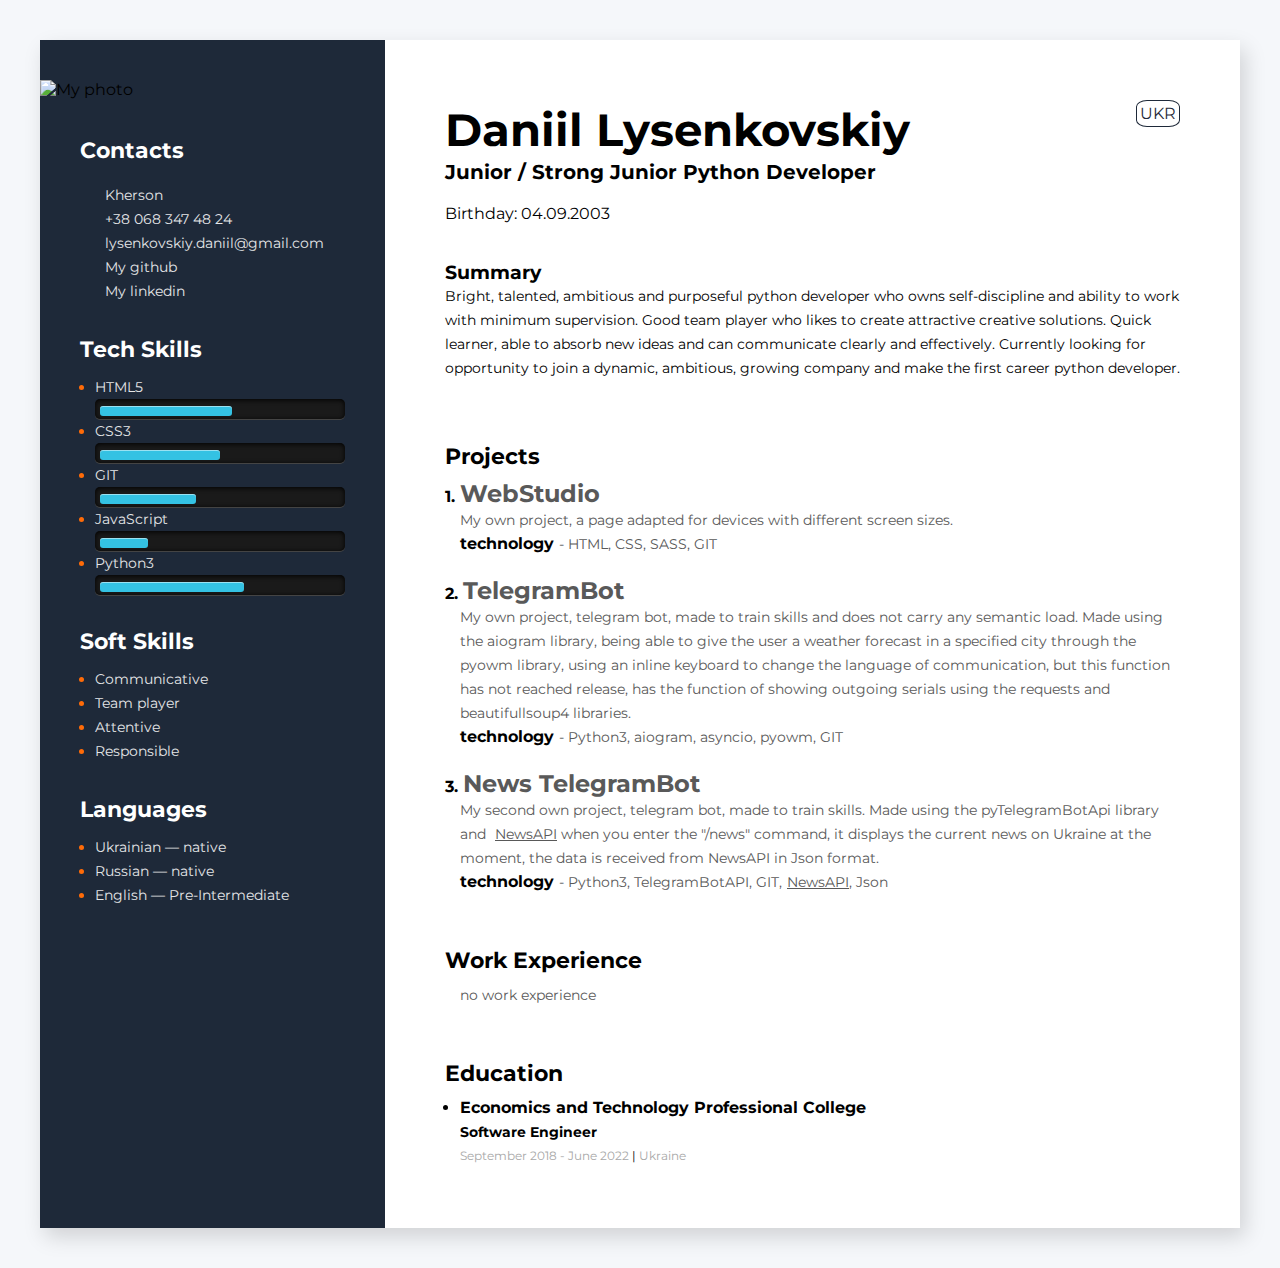
==== index.html @ fb4a444a "small edit info and photo" ====
<!DOCTYPE html>
<html lang="en">
  <head>
    <meta charset="UTF-8" />
    <meta name="viewport" content="width=device-width, initial-scale=1.0" />
    <title>Daniil Lysenkovskiy resume</title>
    <link rel="stylesheet" href="./css/style.css" />
    <link
      href="https://fonts.googleapis.com/css2?family=Montserrat:wght@400;700&display=swap"
      rel="stylesheet"
    />
  </head>
  <body>
    <!-- main container -->
    <div class="wrapper">
      <aside class="sidebar">
        <img class="my-photo" src="./img/me2.jpg" alt="My photo"/>

        <!-- contacts container -->
        <div class="contacts">
          <h3 class="contacts-title">Contacts</h3>
          <div>
            <p class="contacts-link">
              <svg weight="10" height="16" class="icon">
                <use href="./img/icons.svg#icon-place"></use>
              </svg>
              Kherson
            </p>
          </div>
          <div>
            <a class="contacts-link link" href="tel:380683474824"
              ><svg weight="10" height="16" class="icon">
                <use href="./img/icons.svg#icon-tell"></use>
              </svg>
              +38 068 347 48 24
            </a>
          </div>
          <div>
            <a class="contacts-link link" href="mailto:lysenkovskiy.daniil@gmail.com">
              <svg weight="10" height="16" class="icon">
                <use href="./img/icons.svg#icon-email"></use>
              </svg>
              lysenkovskiy.daniil@gmail.com
            </a>
          </div>
          <div>
            <a class="contacts-link link" href="https://github.com/Apparcane">
              <svg weight="10" height="16" class="icon">
                <use href="./img/icons.svg#icon-github"></use>
              </svg>
              My github
            </a>
          </div>
          <div>
            <a class="contacts-link link"
              href="https://www.linkedin.com/in/даниил-лысенковский-889184223/"
            >
              <svg weight="10" height="16" class="icon">
                <use href="./img/icons.svg#icon-linkedin"></use>
              </svg>
              My linkedin
            </a>
          </div>
        </div>

        <!-- skills container -->
        <div class="skills-container">
          <h3 class="skills-title">Tech Skills</h3>
          <ul>
            <li class="skills-item">
              <p class="skills-text">HTML5</p>
              <div class="progress-bar blue">
                <span class="bar" style="width: 55%"></span>
              </div>
            </li>
            <li class="skills-item">
              <p class="skills-text">CSS3</p>
              <div class="progress-bar blue">
                <span class="bar" style="width: 50%"></span>
              </div>
            </li>
            <li class="skills-item">
              <p class="skills-text">GIT</p>
              <div class="progress-bar blue">
                <span class="bar" style="width: 40%"></span>
              </div>
            </li>
            <li class="skills-item">
              <p class="skills-text">JavaScript</p>
              <div class="progress-bar blue">
                <span class="bar" style="width: 20%"></span>
              </div>
            </li>
            <li class="skills-item">
              <p class="skills-text">Python3</p>
              <div class="progress-bar blue">
                <span class="bar" style="width: 60%"></span>
              </div>
            </li>
          </ul>
        </div>

        <!-- Soft skills container -->
        <div class="skills-container">
          <h3 class="skills-title">Soft Skills</h3>
          <ul>
            <li class="skills-item">
              <p class="skills-text">Communicative</p>
            </li>
            <li class="skills-item">
              <p class="skills-text">Team player</p>
            </li>
            <li class="skills-item">
              <p class="skills-text">Attentive</p>
            </li>
            <li class="skills-item">
              <p class="skills-text">Responsible</p>
            </li>
          </ul>
        </div>
        <!-- Languages container-->
        <div class="skills-container">
          <h3 class="skills-title">Languages</h3>
          <ul>
            <li class="skills-item">
              <p class="skills-text">Ukrainian — native</p>
            </li>
            <li class="skills-item">
              <p class="skills-text">Russian — native</p>
            </li>
            <li class="skills-item">
              <p class="skills-text">English — Pre-Intermediate</p>
            </li>
          </ul>
        </div>
      </aside>

      <!-- about me container -->
      <div class="about-me-container">
        <!-- about me main info -->
        <div class="info-container">
          <a class="language" href="./ukr.html">UKR</a>
          <h1 class="name">Daniil Lysenkovskiy</h1>
          <h2 class="profesion">Junior / Strong Junior Python Developer</h2>
          <p style="font-size: 16px;">Birthday: 04.09.2003</p>
          <br><br>
          <h3>Summary</h3>
          <p class="description">Bright, talented, ambitious and purposeful python developer who owns self-discipline and ability 
            to work with minimum supervision. Good team player who likes to create attractive creative
            solutions. Quick learner, able to absorb new ideas and can communicate
            clearly and effectively. Currently looking for opportunity to join a dynamic, ambitious,
            growing company and make the first career python developer.</p>
          <!-- <p class="description">
            I'm looking for a Junior / Strong Junior Python Developer job. In a short time I can learn the basic level of any frameworks.
            I am considering working in an office with the possibility of remote work.
          </p> -->
        </div>

        <!-- projekt container -->
        <div class="projects-container">
          <h3 class="projects-title">Projects</h3>
          <ol class="progect-list">
            <!-- First project -->
            <li class="projects-item">
              <div class="project-name">
                <span>1.</span>
                <a
                  class="projects-link"
                  href="apparcane.github.io/html-css/"
                  ><h2>WebStudio</h2></a
                >
              </div>
              <div class="projects-text">
                <p class="text">
                  My own project, a page adapted for devices with different screen sizes.
                </p>
                <p>
                  technology
                  <span class="text">- HTML, CSS, SASS, GIT</span>
                </p>
              </div>
            </li>
            <!-- Second project -->
            <li class="projects-item">
              <div class="project-name">
                <span>2.</span>
                <a class="projects-link" href="https://github.com/Apparcane/async_appvenderbot"
                  ><h2>TelegramBot</h2></a>
              </div>
              <div class="projects-text">
                <p class="text">
                  My own project, telegram bot,
                  made to train skills and does not carry any semantic load.
                  Made using the aiogram library,
                  being able to give the user a weather forecast in a specified city through the pyowm library,
                  using an inline keyboard to change the language of communication, but this function has not reached release,
                  has the function of showing outgoing serials using the requests and beautifullsoup4 libraries.
                </p>
                <p>
                  technology
                  <span class="text">- Python3, aiogram, asyncio, pyowm, GIT</span>
                </p>
              </div>
            </li>
            <!-- Third project -->
            <li class="projects-item">
              <div class="project-name">
                <span>3.</span>
                <a class="projects-link" href="https://github.com/Apparcane/NewsBot"
                  ><h2>News TelegramBot</h2></a>
              </div>
              <div class="projects-text">
                <p class="text">
                  My second own project, telegram bot,
                  made to train skills.
                  Made using the pyTelegramBotApi library and <a href="https://newsapi.org" class="projects-link" style="text-decoration:underline;">NewsAPI</a>
                  when you enter the "/news" command, 
                  it displays the current news on Ukraine at the moment, 
                  the data is received from NewsAPI in Json format.
                </p>
                <p>
                  technology
                  <span class="text">- Python3, TelegramBotAPI, GIT,<a href="https://newsapi.org" class="projects-link" style="text-decoration:underline;">NewsAPI</a>, Json</span>
                </p>
              </div>
            </li>
          </ol>
        </div>

        <!-- work experience -->
        <div class="projects-container">
          <h3 class="projects-title">Work Experience</h3>
          <p class="projects-text text">no work experience </p>
          <!-- company
          <div>
            <h4 class="company">Account Manager</h4>
            <span class="time-work">
              January 2019 - up to now
              <span class="profesional-divaider">|</span> Ukraine
            </span>

            <ul class="profecional-duties">
              <li class="projects-text">
                Conducted negotiations with clients.
              </li>
              <li class="projects-text">
                Accompanying the order from reception to dispatch.
              </li>
              <li class="projects-text">Forming and sending orders.</li>
              <li class="projects-text">
                Kept accounting and movement of goods.
              </li>
            </ul>
          </div> -->
        </div>

        <!-- main education -->
        <div>
          <h3 class="projects-title">Education</h3>
          <ul>
            <li class="education-item">
              <p class="education-company">Economics and Technology Professional College</p>
              <p class="faculty">Software Engineer</p>
              <span class="time-work">September 2018 - June 2022
                <span class="profesional-divaider">|</span>
                Ukraine
                </span>
            </li>
          </ul>
        </div>
      </div>
    </div>
  </body>
</html>
---- css/style.css ----
* {
  padding: 0;
  margin: 0;
  box-sizing: border-box;
}

body {
  background: #f5f7fa;
  padding-left: 20px;
  padding-right: 20px;
  padding-top: 40px;
  padding-bottom: 40px;
  font-family: Montserrat;
}

.wrapper {
  background: #ffffff;
  display: flex;
  max-width: 1200px;
  margin: 0 auto;
  box-shadow: 5px 9px 20px rgba(0, 0, 0, 0.15);
}

.sidebar {
  background: #1e2939;
  width: 370px;
  padding-top: 40px;
  padding-bottom: 40px;
}

.my-photo {
  width: 370px;
}

.about-me-container {
  padding: 60px;
}

.language {
  float: right;
  text-decoration: none;
  color: #1e2939;
  padding: 3px;
  border: solid #1e2939 1px;
  border-radius: 25%;
  transition: color 200ms, background-color 200ms;
}

.language:hover {
  background-color: #1e2939;
  color: white;
}

.contacts {
  margin-top: 40px;
  margin-left: 40px;
  margin-right: 40px;
}
.contacts-title {
  font-size: 22px;
  font-weight: 700;
  line-height: 24px;
  color: #fff;
  margin-bottom: 20px;
}

.contacts-link {
  display: flex;
  align-items: center;
  font-size: 14px;
  font-weight: 400;
  line-height: 24px;
  color: #e5e6e8;
  text-decoration: none;
}

.contacts-link.link:hover {
  color: #b8b8b8;
}

.icon {
  width: 15px;
  margin-right: 10px;
  fill: #e5e6e8;
}

.skills-title {
  font-size: 22px;
  font-weight: 700;
  line-height: 24px;
  color: #fff;
  width: 185x;
  height: 17px;
  margin-bottom: 20px;
}

.skills-container {
  margin-top: 35px;
  margin-left: 40px;
  margin-right: 40px;
}

.skills-item {
  font-size: 14px;
  font-weight: 400;
  line-height: 24px;
  margin-left: 15px;
  color: #ff6b08;
}

.skills-text {
  color: #e5e6e8;
}

.progress-bar {
  background-color: #1a1a1a;
  height: 20px;
  padding: 5px;
  width: 250px;
  margin: 70px 0 20px 0;
  margin: 0px;
  -moz-border-radius: 5px;
  -webkit-border-radius: 5px;
  border-radius: 5px;
  -moz-box-shadow: 0 1px 5px #000 inset, 0 1px 0 #444;
  -webkit-box-shadow: 0 1px 5px #000 inset, 0 1px 0 #444;
  box-shadow: 0 1px 5px #000 inset, 0 1px 0 #444;           
}

.progress-bar .bar {
  display: inline-block;
  height: 100%;
	background-color: #777;
  margin-bottom: 5px;
  -moz-border-radius: 3px;
	-webkit-border-radius: 3px;
	border-radius: 3px;
  -moz-box-shadow: 0 1px 0 rgba(255, 255, 255, .5) inset;
	-webkit-box-shadow: 0 1px 0 rgba(255, 255, 255, .5) inset;
	box-shadow: 0 1px 0 rgba(255, 255, 255, .5) inset;
}

.blue .bar {
  background-color: #34c2e3;   
}

.orange .bar {
  background-color: #fecf23;
  background-image: -webkit-gradient(linear, left top, left bottom, from(#fecf23), to(#fd9215));
  background-image: -webkit-linear-gradient(top, #fecf23, #fd9215);
  background-image: -moz-linear-gradient(top, #fecf23, #fd9215);
  background-image: -ms-linear-gradient(top, #fecf23, #fd9215);
  background-image: -o-linear-gradient(top, #fecf23, #fd9215);
  background-image: linear-gradient(top, #fecf23, #fd9215);  
}

.profesion {
  font-size: 20px;
  font-weight: 700;
  line-height: 24px;
  margin-bottom: 20px;
}
.name {
  font-size: 45px;
  font-weight: 700;
  line-height: 60px;
}
.description {
  font-size: 14px;
  font-weight: 400;
  line-height: 24px;
}
.info-container {
  margin-bottom: 65px;
}
.projects-container {
  margin-bottom: 55px;
}
.projects-title {
  font-size: 22px;
  font-weight: 700;
  line-height: 24px;
  margin-bottom: 10px;
}
.progect-list {
  list-style: none;
}

.projects-item {
  font-weight: 700;
  /* margin-left: 15px; */
}

.project-name {
  display: flex;
  align-items: baseline;
}

.projects-link {
  color: #595959;
  margin-left: 5px;
  text-decoration: none;
  transition: color 200ms;
}

.projects-link:hover {
  color: black
}

.projects-text {
  margin-left: 15px;
}
.text {
  font-size: 14px;
  font-weight: 400;
  line-height: 24px;
  color: #595959;
}

.projects-item:not(:last-child) {
  margin-bottom: 20px;
}

.company {
  font-size: 16px;
  font-weight: 700;
  line-height: 24px;
  margin-bottom: 10px;
}

.time-work {
  font-size: 12px;
  font-weight: 400;
  line-height: 24px;
  color: #a8a8a8;
}

.education {
  color: #ff6b08;
  font-size: 16px;
  font-weight: 700;
  line-height: 24px;
}

.education-item {
  font-weight: 700;
  margin-left: 15px;
}

.education-company {
  font-size: 16px;
  font-weight: 700;
  line-height: 24px;
}

.faculty {
  font-size: 14px;
  font-weight: 700;
  line-height: 24px;
}

.profesional-divaider {
  color: #000;
}

.profecional-duties {
  margin-top: 14px;
  margin-bottom: 30px;
}
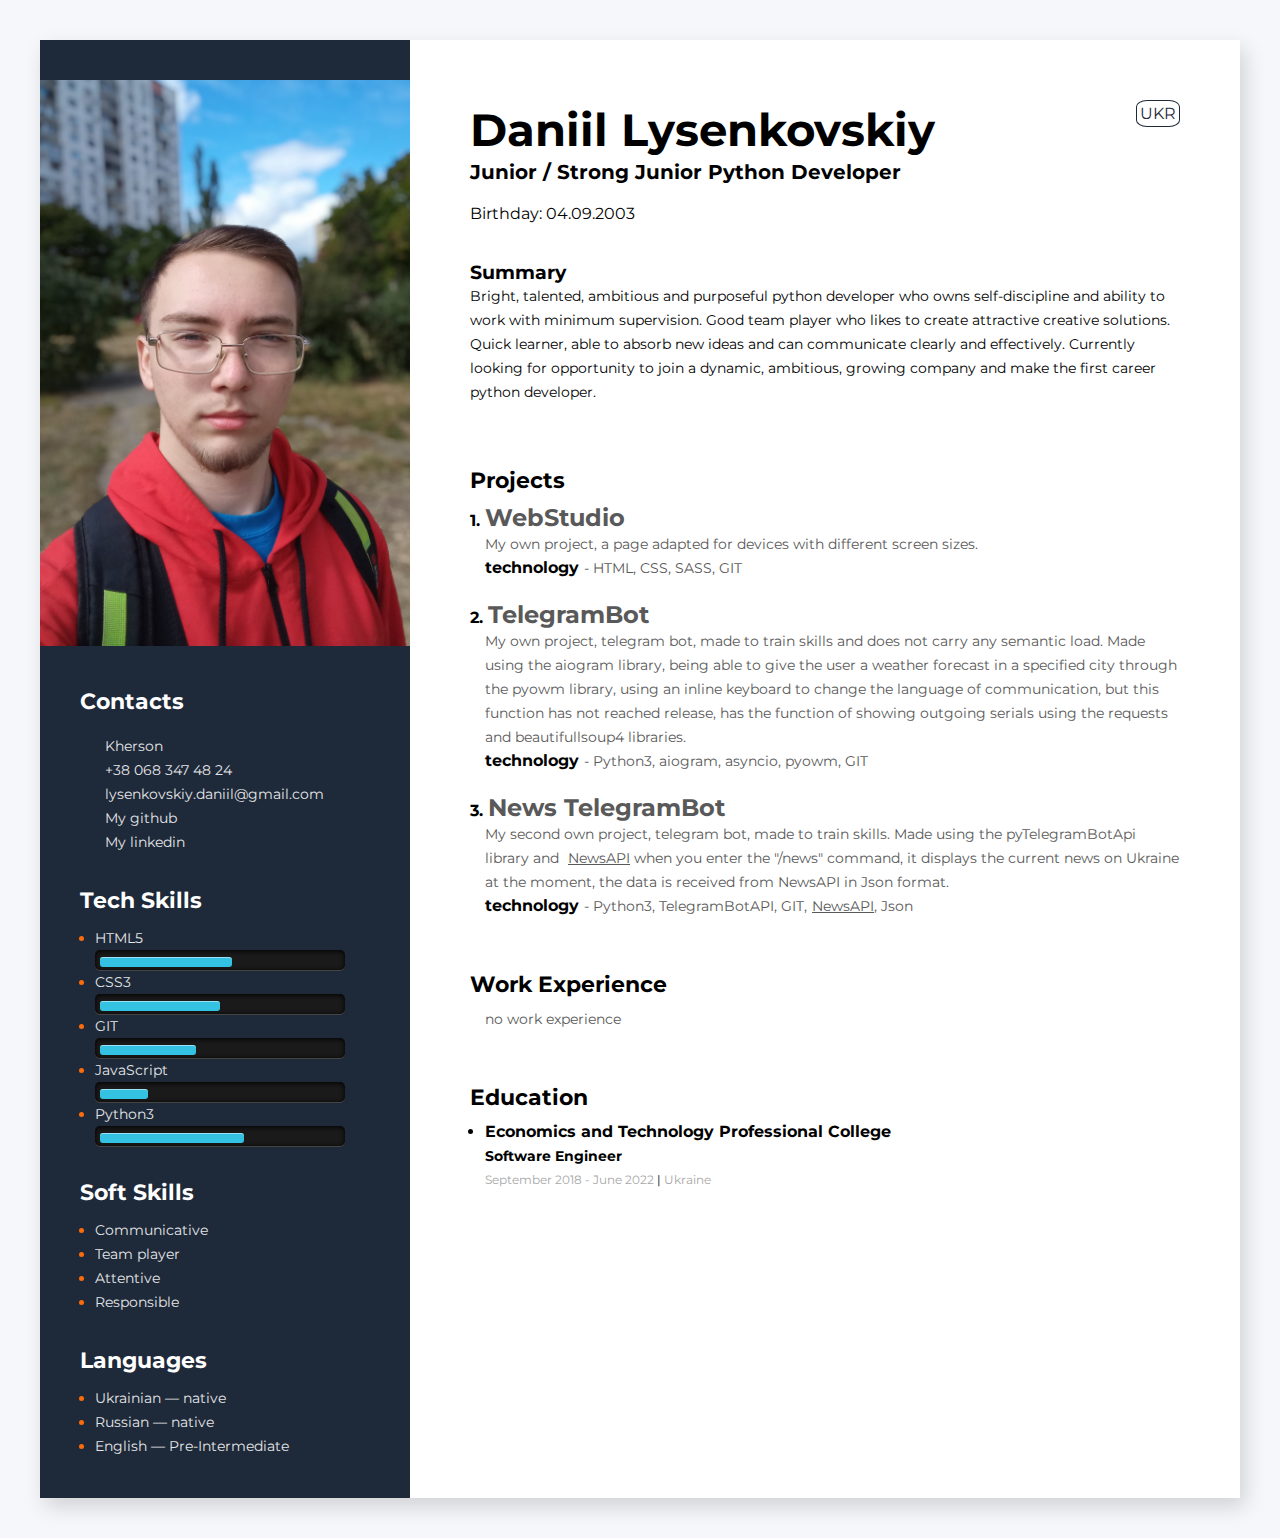
==== commit 8fc76d30: "change photo" ====
--- a/index.html
+++ b/index.html
@@ -14,7 +14,7 @@
     <!-- main container -->
     <div class="wrapper">
       <aside class="sidebar">
-        <img class="my-photo" src="./img/me2.jpg" alt="My photo"/>
+        <img class="my-photo" src="./img/me3.jpg" alt="My photo"/>
 
         <!-- contacts container -->
         <div class="contacts">
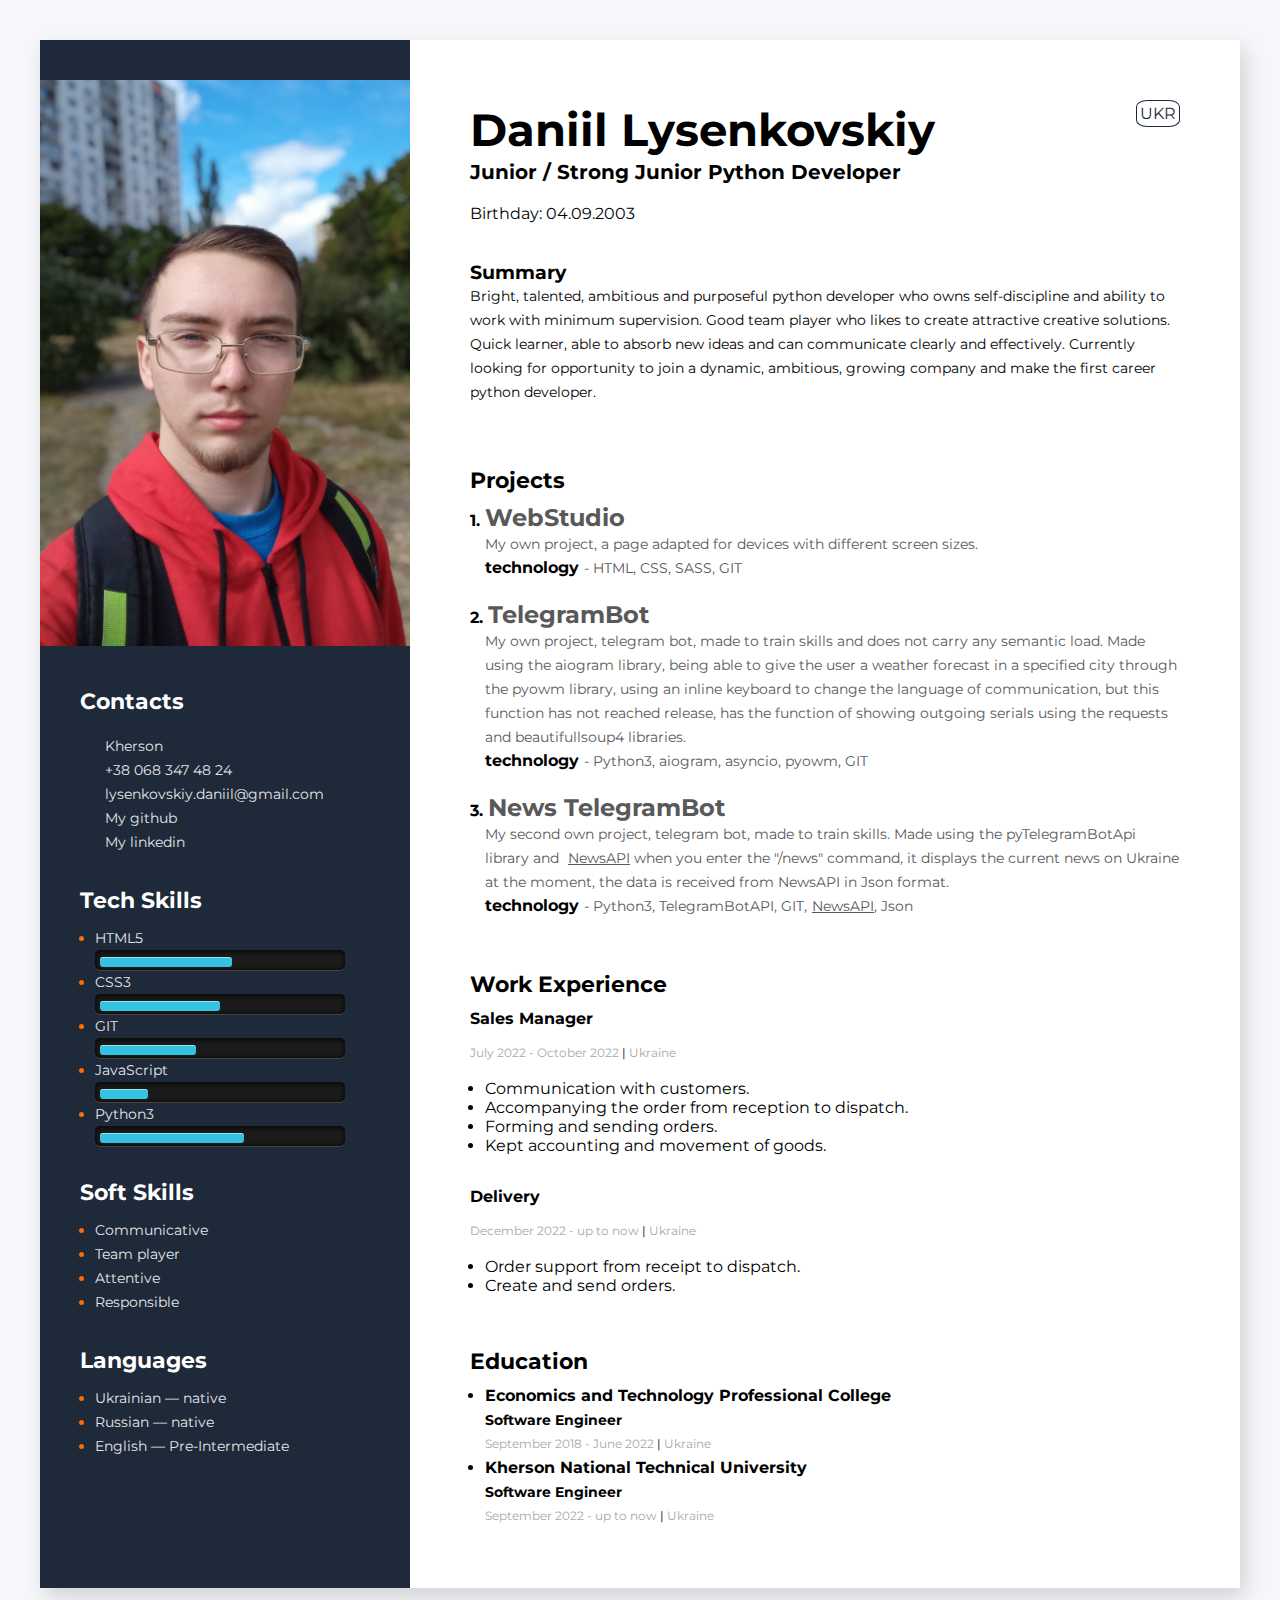
==== commit f2ac4e5c: "Work Expirience" ====
--- a/index.html
+++ b/index.html
@@ -230,18 +230,18 @@
         <!-- work experience -->
         <div class="projects-container">
           <h3 class="projects-title">Work Experience</h3>
-          <p class="projects-text text">no work experience </p>
-          <!-- company
-          <div>
-            <h4 class="company">Account Manager</h4>
+          <!-- <p class="projects-text text"></p> -->
+          <!-- company -->
+          <div>
+            <h4 class="company">Sales Manager</h4>
             <span class="time-work">
-              January 2019 - up to now
+              July 2022 - October 2022
               <span class="profesional-divaider">|</span> Ukraine
             </span>
 
             <ul class="profecional-duties">
               <li class="projects-text">
-                Conducted negotiations with clients.
+                Communication with customers.
               </li>
               <li class="projects-text">
                 Accompanying the order from reception to dispatch.
@@ -251,7 +251,21 @@
                 Kept accounting and movement of goods.
               </li>
             </ul>
-          </div> -->
+          </div>
+          <div>
+            <h4 class="company">Delivery</h4>
+            <span class="time-work">
+              December 2022 - up to now
+              <span class="profesional-divaider">|</span> Ukraine
+            </span>
+
+            <ul class="profecional-duties">
+              <li class="projects-text">
+                Order support from receipt to dispatch.
+              </li>
+              <li class="projects-text">Create and send orders.</li>
+            </ul>
+          </div>  
         </div>
 
         <!-- main education -->
@@ -266,6 +280,14 @@
                 Ukraine
                 </span>
             </li>
+            <li class="education-item">
+              <p class="education-company">Kherson National Technical University</p>
+              <p class="faculty">Software Engineer</p>
+              <span class="time-work">September 2022 - up to now
+                <span class="profesional-divaider">|</span>
+                Ukraine
+                </span>
+            </li>
           </ul>
         </div>
       </div>
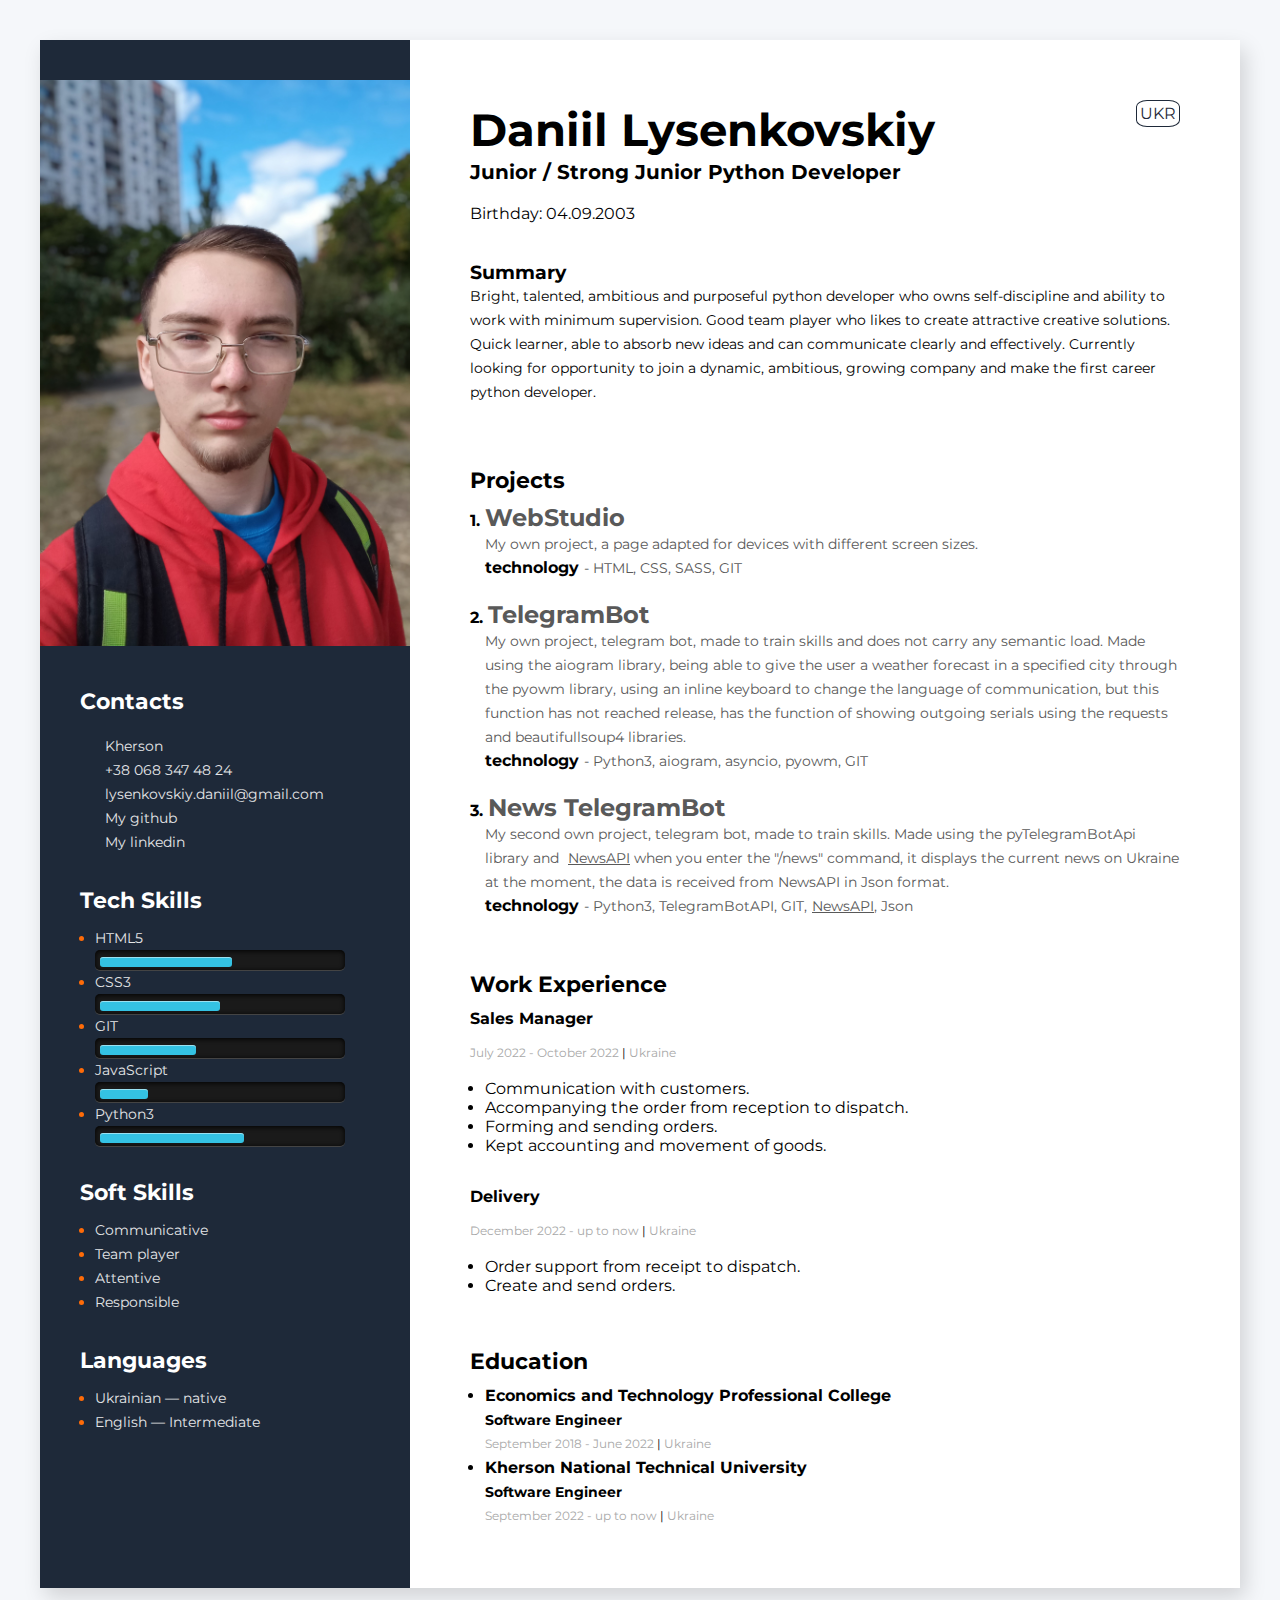
==== commit ffa5fe81: "Small info editing" ====
--- a/index.html
+++ b/index.html
@@ -126,10 +126,7 @@
               <p class="skills-text">Ukrainian — native</p>
             </li>
             <li class="skills-item">
-              <p class="skills-text">Russian — native</p>
-            </li>
-            <li class="skills-item">
-              <p class="skills-text">English — Pre-Intermediate</p>
+              <p class="skills-text">English — Intermediate</p>
             </li>
           </ul>
         </div>
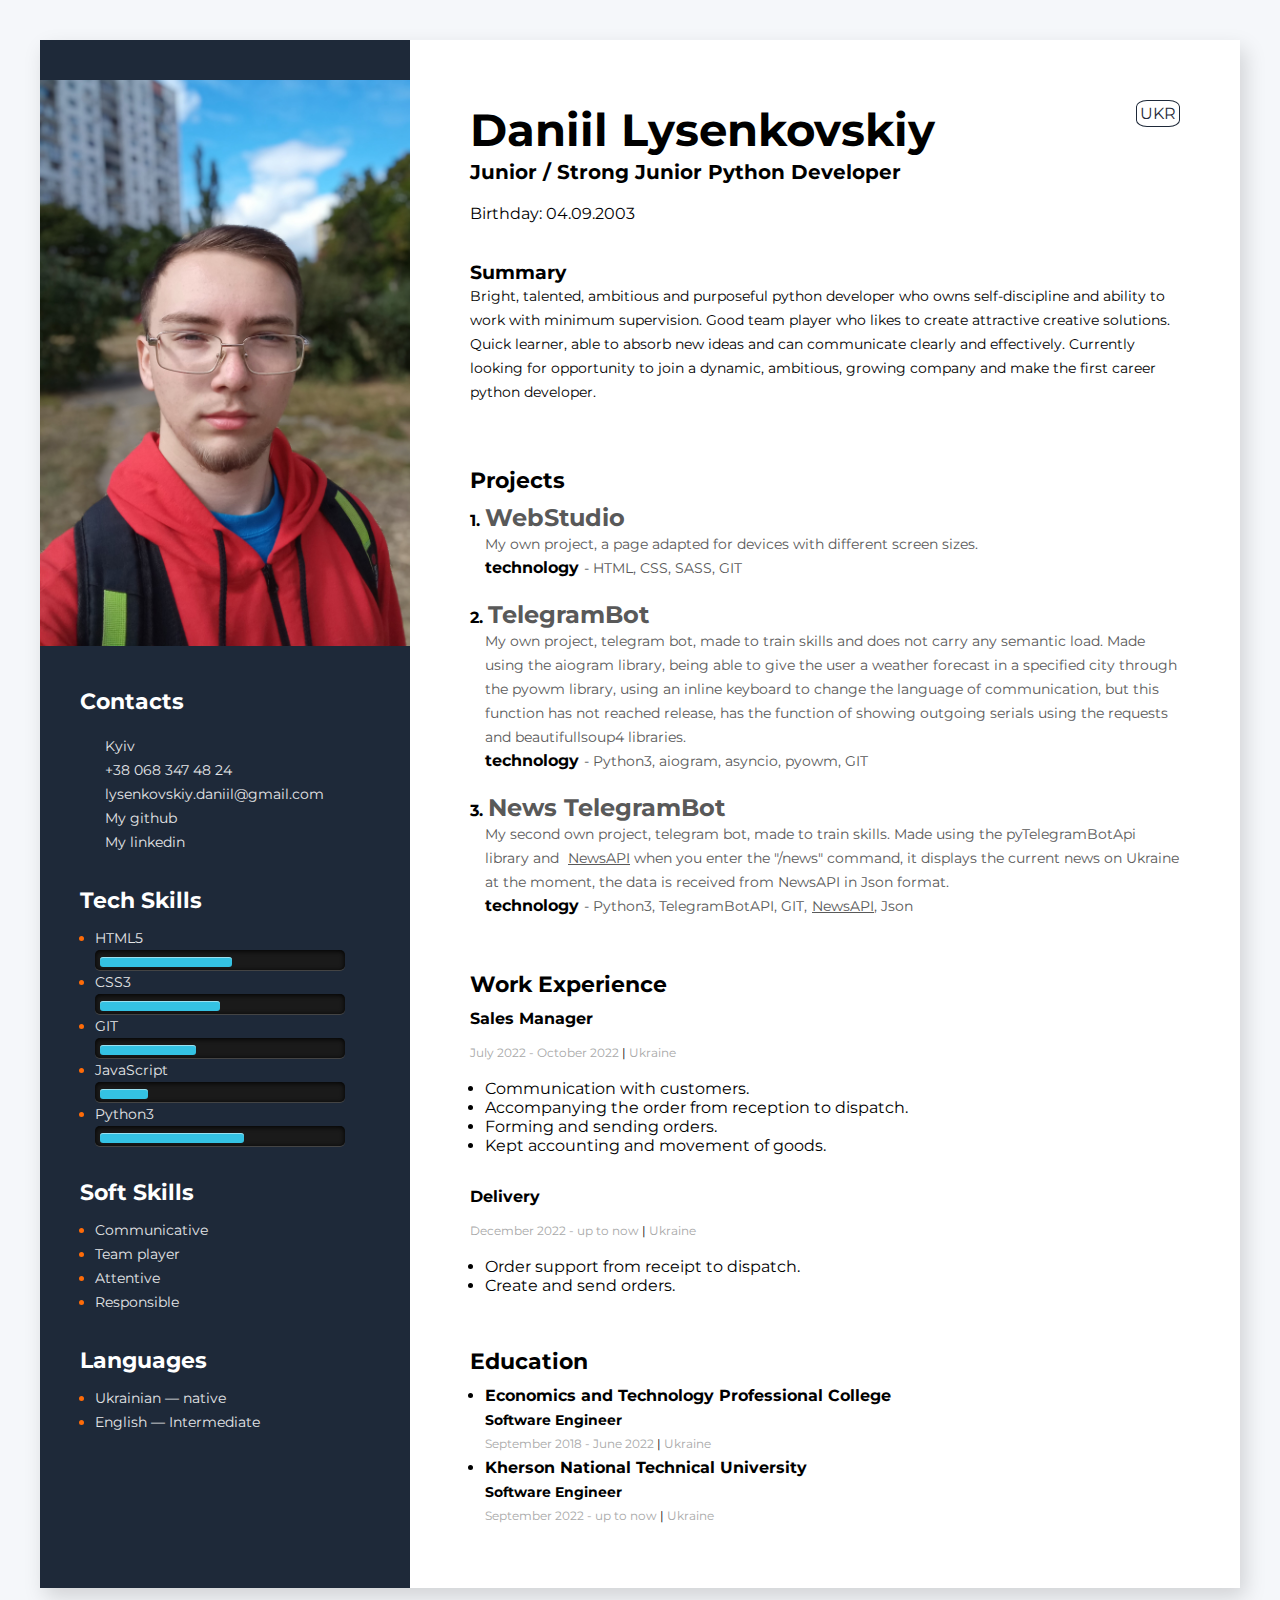
==== commit 247b357a: "City edit" ====
--- a/index.html
+++ b/index.html
@@ -24,7 +24,7 @@
               <svg weight="10" height="16" class="icon">
                 <use href="./img/icons.svg#icon-place"></use>
               </svg>
-              Kherson
+              Kyiv
             </p>
           </div>
           <div>
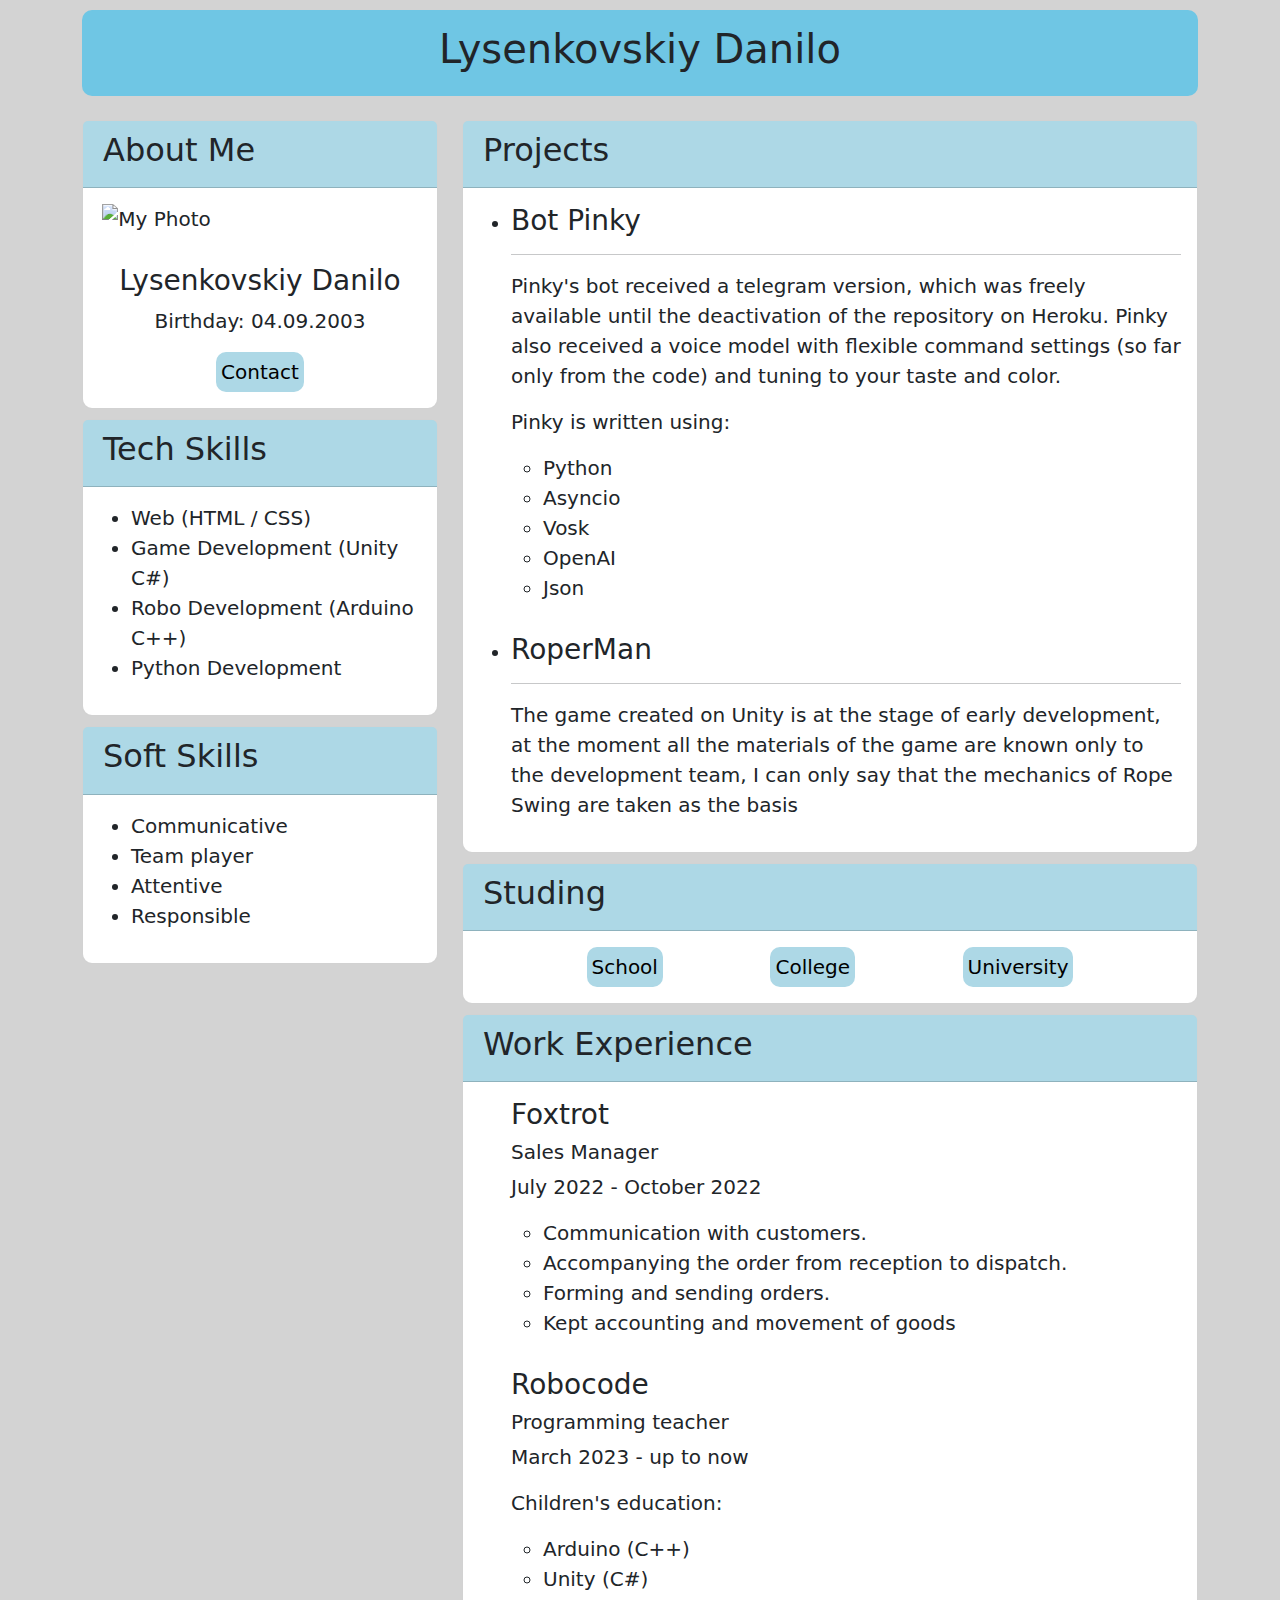
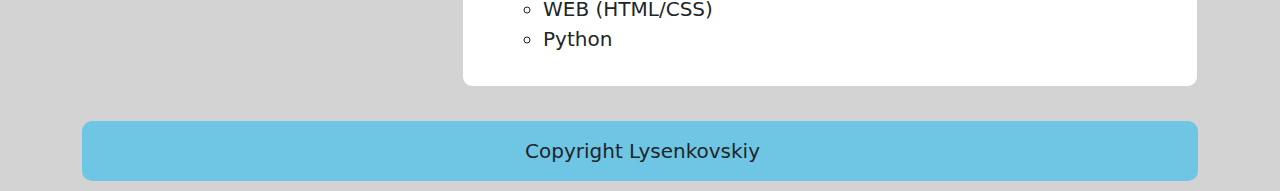
==== commit aa4eb104: "Full rework resume" ====
--- a/index.html
+++ b/index.html
@@ -1,293 +1,256 @@
 <!DOCTYPE html>
 <html lang="en">
-  <head>
-    <meta charset="UTF-8" />
-    <meta name="viewport" content="width=device-width, initial-scale=1.0" />
-    <title>Daniil Lysenkovskiy resume</title>
-    <link rel="stylesheet" href="./css/style.css" />
-    <link
-      href="https://fonts.googleapis.com/css2?family=Montserrat:wght@400;700&display=swap"
-      rel="stylesheet"
-    />
-  </head>
-  <body>
-    <!-- main container -->
-    <div class="wrapper">
-      <aside class="sidebar">
-        <img class="my-photo" src="./img/me3.jpg" alt="My photo"/>
-
-        <!-- contacts container -->
-        <div class="contacts">
-          <h3 class="contacts-title">Contacts</h3>
-          <div>
-            <p class="contacts-link">
-              <svg weight="10" height="16" class="icon">
-                <use href="./img/icons.svg#icon-place"></use>
-              </svg>
-              Kyiv
-            </p>
-          </div>
-          <div>
-            <a class="contacts-link link" href="tel:380683474824"
-              ><svg weight="10" height="16" class="icon">
-                <use href="./img/icons.svg#icon-tell"></use>
-              </svg>
-              +38 068 347 48 24
-            </a>
-          </div>
-          <div>
-            <a class="contacts-link link" href="mailto:lysenkovskiy.daniil@gmail.com">
-              <svg weight="10" height="16" class="icon">
-                <use href="./img/icons.svg#icon-email"></use>
-              </svg>
-              lysenkovskiy.daniil@gmail.com
-            </a>
-          </div>
-          <div>
-            <a class="contacts-link link" href="https://github.com/Apparcane">
-              <svg weight="10" height="16" class="icon">
-                <use href="./img/icons.svg#icon-github"></use>
-              </svg>
-              My github
-            </a>
-          </div>
-          <div>
-            <a class="contacts-link link"
-              href="https://www.linkedin.com/in/даниил-лысенковский-889184223/"
-            >
-              <svg weight="10" height="16" class="icon">
-                <use href="./img/icons.svg#icon-linkedin"></use>
-              </svg>
-              My linkedin
-            </a>
-          </div>
-        </div>
-
-        <!-- skills container -->
-        <div class="skills-container">
-          <h3 class="skills-title">Tech Skills</h3>
-          <ul>
-            <li class="skills-item">
-              <p class="skills-text">HTML5</p>
-              <div class="progress-bar blue">
-                <span class="bar" style="width: 55%"></span>
-              </div>
-            </li>
-            <li class="skills-item">
-              <p class="skills-text">CSS3</p>
-              <div class="progress-bar blue">
-                <span class="bar" style="width: 50%"></span>
-              </div>
-            </li>
-            <li class="skills-item">
-              <p class="skills-text">GIT</p>
-              <div class="progress-bar blue">
-                <span class="bar" style="width: 40%"></span>
-              </div>
-            </li>
-            <li class="skills-item">
-              <p class="skills-text">JavaScript</p>
-              <div class="progress-bar blue">
-                <span class="bar" style="width: 20%"></span>
-              </div>
-            </li>
-            <li class="skills-item">
-              <p class="skills-text">Python3</p>
-              <div class="progress-bar blue">
-                <span class="bar" style="width: 60%"></span>
-              </div>
-            </li>
-          </ul>
-        </div>
-
-        <!-- Soft skills container -->
-        <div class="skills-container">
-          <h3 class="skills-title">Soft Skills</h3>
-          <ul>
-            <li class="skills-item">
-              <p class="skills-text">Communicative</p>
-            </li>
-            <li class="skills-item">
-              <p class="skills-text">Team player</p>
-            </li>
-            <li class="skills-item">
-              <p class="skills-text">Attentive</p>
-            </li>
-            <li class="skills-item">
-              <p class="skills-text">Responsible</p>
-            </li>
-          </ul>
-        </div>
-        <!-- Languages container-->
-        <div class="skills-container">
-          <h3 class="skills-title">Languages</h3>
-          <ul>
-            <li class="skills-item">
-              <p class="skills-text">Ukrainian — native</p>
-            </li>
-            <li class="skills-item">
-              <p class="skills-text">English — Intermediate</p>
-            </li>
-          </ul>
-        </div>
-      </aside>
-
-      <!-- about me container -->
-      <div class="about-me-container">
-        <!-- about me main info -->
-        <div class="info-container">
-          <a class="language" href="./ukr.html">UKR</a>
-          <h1 class="name">Daniil Lysenkovskiy</h1>
-          <h2 class="profesion">Junior / Strong Junior Python Developer</h2>
-          <p style="font-size: 16px;">Birthday: 04.09.2003</p>
-          <br><br>
-          <h3>Summary</h3>
-          <p class="description">Bright, talented, ambitious and purposeful python developer who owns self-discipline and ability 
-            to work with minimum supervision. Good team player who likes to create attractive creative
-            solutions. Quick learner, able to absorb new ideas and can communicate
-            clearly and effectively. Currently looking for opportunity to join a dynamic, ambitious,
-            growing company and make the first career python developer.</p>
-          <!-- <p class="description">
-            I'm looking for a Junior / Strong Junior Python Developer job. In a short time I can learn the basic level of any frameworks.
-            I am considering working in an office with the possibility of remote work.
-          </p> -->
-        </div>
-
-        <!-- projekt container -->
-        <div class="projects-container">
-          <h3 class="projects-title">Projects</h3>
-          <ol class="progect-list">
-            <!-- First project -->
-            <li class="projects-item">
-              <div class="project-name">
-                <span>1.</span>
-                <a
-                  class="projects-link"
-                  href="apparcane.github.io/html-css/"
-                  ><h2>WebStudio</h2></a
-                >
-              </div>
-              <div class="projects-text">
-                <p class="text">
-                  My own project, a page adapted for devices with different screen sizes.
-                </p>
-                <p>
-                  technology
-                  <span class="text">- HTML, CSS, SASS, GIT</span>
-                </p>
-              </div>
-            </li>
-            <!-- Second project -->
-            <li class="projects-item">
-              <div class="project-name">
-                <span>2.</span>
-                <a class="projects-link" href="https://github.com/Apparcane/async_appvenderbot"
-                  ><h2>TelegramBot</h2></a>
-              </div>
-              <div class="projects-text">
-                <p class="text">
-                  My own project, telegram bot,
-                  made to train skills and does not carry any semantic load.
-                  Made using the aiogram library,
-                  being able to give the user a weather forecast in a specified city through the pyowm library,
-                  using an inline keyboard to change the language of communication, but this function has not reached release,
-                  has the function of showing outgoing serials using the requests and beautifullsoup4 libraries.
-                </p>
-                <p>
-                  technology
-                  <span class="text">- Python3, aiogram, asyncio, pyowm, GIT</span>
-                </p>
-              </div>
-            </li>
-            <!-- Third project -->
-            <li class="projects-item">
-              <div class="project-name">
-                <span>3.</span>
-                <a class="projects-link" href="https://github.com/Apparcane/NewsBot"
-                  ><h2>News TelegramBot</h2></a>
-              </div>
-              <div class="projects-text">
-                <p class="text">
-                  My second own project, telegram bot,
-                  made to train skills.
-                  Made using the pyTelegramBotApi library and <a href="https://newsapi.org" class="projects-link" style="text-decoration:underline;">NewsAPI</a>
-                  when you enter the "/news" command, 
-                  it displays the current news on Ukraine at the moment, 
-                  the data is received from NewsAPI in Json format.
-                </p>
-                <p>
-                  technology
-                  <span class="text">- Python3, TelegramBotAPI, GIT,<a href="https://newsapi.org" class="projects-link" style="text-decoration:underline;">NewsAPI</a>, Json</span>
-                </p>
-              </div>
-            </li>
-          </ol>
-        </div>
-
-        <!-- work experience -->
-        <div class="projects-container">
-          <h3 class="projects-title">Work Experience</h3>
-          <!-- <p class="projects-text text"></p> -->
-          <!-- company -->
-          <div>
-            <h4 class="company">Sales Manager</h4>
-            <span class="time-work">
-              July 2022 - October 2022
-              <span class="profesional-divaider">|</span> Ukraine
-            </span>
-
-            <ul class="profecional-duties">
-              <li class="projects-text">
-                Communication with customers.
-              </li>
-              <li class="projects-text">
-                Accompanying the order from reception to dispatch.
-              </li>
-              <li class="projects-text">Forming and sending orders.</li>
-              <li class="projects-text">
-                Kept accounting and movement of goods.
-              </li>
-            </ul>
-          </div>
-          <div>
-            <h4 class="company">Delivery</h4>
-            <span class="time-work">
-              December 2022 - up to now
-              <span class="profesional-divaider">|</span> Ukraine
-            </span>
-
-            <ul class="profecional-duties">
-              <li class="projects-text">
-                Order support from receipt to dispatch.
-              </li>
-              <li class="projects-text">Create and send orders.</li>
-            </ul>
-          </div>  
-        </div>
-
-        <!-- main education -->
-        <div>
-          <h3 class="projects-title">Education</h3>
-          <ul>
-            <li class="education-item">
-              <p class="education-company">Economics and Technology Professional College</p>
-              <p class="faculty">Software Engineer</p>
-              <span class="time-work">September 2018 - June 2022
-                <span class="profesional-divaider">|</span>
-                Ukraine
-                </span>
-            </li>
-            <li class="education-item">
-              <p class="education-company">Kherson National Technical University</p>
-              <p class="faculty">Software Engineer</p>
-              <span class="time-work">September 2022 - up to now
-                <span class="profesional-divaider">|</span>
-                Ukraine
-                </span>
-            </li>
-          </ul>
-        </div>
-      </div>
-    </div>
-  </body>
-</html>
+
+<head>
+    <meta charset="UTF-8">
+    <meta name="viewport" content="width=device-width, initial-scale=1.0">
+    <title>Lysenkovskiy Danilo</title>
+    <link rel="stylesheet" href="./css/bootstrap.min.css">
+    <link rel="stylesheet" href="https://cdnjs.cloudflare.com/ajax/libs/font-awesome/6.4.2/css/all.min.css"
+        integrity="sha512-z3gLpd7yknf1YoNbCzqRKc4qyor8gaKU1qmn+CShxbuBusANI9QpRohGBreCFkKxLhei6S9CQXFEbbKuqLg0DA=="
+        crossorigin="anonymous" referrerpolicy="no-referrer" />
+    <link rel="stylesheet" href="./css/style.css">
+</head>
+
+<body>
+
+    <div class="container">
+        <header class="header col-sm-12 col-md-12 col-lg-12">
+            <h1>Lysenkovskiy Danilo</h1>
+        </header>
+    </div>
+
+    <br>
+
+    <div class="container">
+        <div class="row">
+
+            <div class="col-lg-4 col-md-5 col-sm-12">
+                <div class="card about-card">
+                    <div class="card-header">
+                        <h2>About Me</h2>
+                    </div>
+                    <div class="card-body">
+                        <img src="./img/Photo.jpg" alt="My Photo" class="my-photo">
+                        <br>
+                        <h3>Lysenkovskiy Danilo</h3>
+                        <p>Birthday: 04.09.2003</p>
+                        <a data-bs-toggle="modal" href="#ModalWindowContact" class="link-modal">Contact</a>
+                    </div>
+                </div>
+                <div class="card">
+                    <div class="card-header">
+                        <h2>Tech Skills</h2>
+                    </div>
+                    <div class="card-body">
+                        <ul>
+                            <li>Web (HTML / CSS) <i class="fa-brands fa-html5"></i></li>
+                            <li>Game Development (Unity C#) <i class="fa-solid fa-code"></i></li>
+                            <li>Robo Development (Arduino C++) <i class="fa-regular fa-file-code"></i></li>
+                            <li>Python Development <i class="fa-brands fa-python"></i></li>
+                        </ul>
+                    </div>
+                </div>
+                <div class="card">
+                    <div class="card-header">
+                        <h2>Soft Skills</h2>
+                    </div>
+                    <div class="card-body">
+                        <ul>
+                            <li>Communicative</li>
+                            <li>Team player</li>
+                            <li>Attentive</li>
+                            <li>Responsible</li>
+                        </ul>
+                    </div>
+                </div>
+            </div>
+
+            <div class="col-lg-8 col-md-7 col-sm-12">
+                <div class="card">
+                    <div class="card-header">
+                        <h2>Projects</h2>
+                    </div>
+                    <div class="card-body">
+                        <ul>
+                            <li>
+                                <h3>Bot Pinky</h3>
+                                <hr>
+                                <p>Pinky's bot received a telegram version, which was freely available until the
+                                    deactivation of the repository on Heroku. Pinky also received a voice model with
+                                    flexible command settings (so far only from the code) and tuning to your taste and
+                                    color.</p>
+                                <p>Pinky is written using: </p>
+                                <ul>
+                                    <li><i class="fa-brands fa-python"></i> Python</li>
+                                    <li>Asyncio</li>
+                                    <li>Vosk</li>
+                                    <li>OpenAI</li>
+                                    <li>Json</li>
+                                </ul>
+                            </li>
+                            <br>
+                            <li>
+                                <h3>RoperMan</h3>
+                                <hr>
+                                <p>The game created on Unity is at the stage of early development, at the moment all the
+                                    materials of the game are known only to the development team, I can only say that
+                                    the mechanics of Rope Swing are taken as the basis</p>
+                            </li>
+                        </ul>
+                    </div>
+                </div>
+                <div class="card">
+                    <div class="card-header">
+                        <h2>Studing</h2>
+                    </div>
+                    <div class="card-body studing">
+                        <a data-bs-toggle="modal" href="#ModalWindowSchool" class="link-modal">School</a>
+                        <a data-bs-toggle="modal" href="#ModalWindowCollege" class="link-modal">College</a>
+                        <a data-bs-toggle="modal" href="#ModalWindowUniversity" class="link-modal">University</a>
+                    </div>
+                </div>
+                <div class="card">
+                    <div class="card-header">
+                        <h2>Work Experience</h2>
+                    </div>
+                    <div class="card-body">
+                        <ul class="clear-list">
+                            <li>
+                                <h3>Foxtrot</h3>
+                                <h5>Sales Manager</h5>
+                                <p>July 2022 - October 2022</p>
+                                <ul>
+                                    <li>Communication with customers.</li>
+                                    <li>Accompanying the order from reception to dispatch.</li>
+                                    <li>Forming and sending orders.</li>
+                                    <li>Kept accounting and movement of goods</li>
+                                </ul>
+                            </li>
+                            <br>
+                            <li>
+                                <h3>Robocode</h3>
+                                <h5>Programming teacher</h5>
+                                <p>March 2023 - up to now</p>
+                                <p>Children's education:</p>
+                                <ul>
+                                    <li>Arduino (C++)</li>
+                                    <li>Unity (C#)</li>
+                                    <li>WEB (HTML/CSS)</li>
+                                    <li>Python</li>
+                                </ul>
+                            </li>
+                        </ul>
+                    </div>
+                </div>
+            </div>
+
+
+        </div>
+    </div>
+
+    <br>
+
+    <div class="container">
+        <footer class="footer col-lg-12 col-md-12 col-sm-12">
+            <i class="fa-regular fa-copyright"></i>
+            <p style="margin: 0px 0px 0px 5px;">Copyright Lysenkovskiy</p>
+        </footer>
+    </div>
+
+
+    <div class="modal fade" id="ModalWindowSchool">
+        <div class="modal-dialog">
+            <div class="modal-content">
+                <div class="modal-header">
+                    <h2>School #54</h2>
+                </div>
+                <div class="modal-body">
+                    <p>2009 - 2018</p>
+                    <br>
+                    <p>Graduated from secondary school No. 54 of the city of Kherson (9 classes) without any special
+                        incidents</p>
+                </div>
+                <div class="modal-footer">
+                    <button type="button" class="btn btn-secondary" data-bs-dismiss="modal">Close</button>
+                </div>
+            </div>
+        </div>
+    </div>
+
+    <div class="modal fade" id="ModalWindowCollege">
+        <div class="modal-dialog">
+            <div class="modal-content">
+                <div class="modal-header">
+                    <h2>ETT KNTU / VETC KNTU</h2>
+                </div>
+                <div class="modal-body">
+                    <p>2018 - 2022</p>
+                    <br>
+                    <p>Graduated from the Economiko Technological Technical College, now called the Vocational Economiko
+                        Technological College, with good results, participating in most programming competitions</p>
+                </div>
+                <div class="modal-footer">
+                    <button type="button" class="btn btn-secondary" data-bs-dismiss="modal">Close</button>
+                </div>
+            </div>
+        </div>
+    </div>
+
+    <div class="modal fade" id="ModalWindowUniversity">
+        <div class="modal-dialog">
+            <div class="modal-content">
+                <div class="modal-header">
+                    <h2>KNTU</h2>
+                </div>
+                <div class="modal-body">
+                    <p>2022 - 2024</p>
+                    <br>
+                    <p>Now I am studying at the Kherson University of Economics and Technology, on a distance learning
+                        method, I am taking all the necessary subjects, I will graduate from the study form in 2024.</p>
+                </div>
+                <div class="modal-footer">
+                    <button type="button" class="btn btn-secondary" data-bs-dismiss="modal">Close</button>
+                </div>
+            </div>
+        </div>
+    </div>
+
+    <div class="modal fade" id="ModalWindowContact">
+        <div class="modal-dialog">
+            <div class="modal-content">
+                <div class="modal-header">
+                    <h2>Contact</h2>
+                </div>
+                <div class="modal-body">
+
+                    <span><i class="fa-solid fa-location-dot"></i> Kyiv</span>
+                    <br>
+                    <br>
+                    <span><i class="fa-solid fa-envelope"></i> E-mail: <a href="mailto:lysenkovskiy.daniil@gmail.com"
+                            class="social-link">lysenkovskiy.daniil@gmail.com</a></span>
+                    <br>
+                    <br>
+                    <span><i class="fa-brands fa-telegram"></i> Telegram: <a href="https://t.me/apparcane"
+                            class="social-link">@apparcane</a></span>
+                    <br>
+                    <br>
+                    <span><i class="fa-solid fa-phone"></i> Phone: *To take phone number, write on e-mail or
+                        teleram*</span>
+                    <br>
+                    <br>
+                    <span><i class="fa-brands fa-github"></i><a href="https://github.com/Apparcane?tab=repositories"
+                            class="social-link"> GitHub</a></span>
+                </div>
+                <div class="modal-footer">
+                    <button type="button" class="btn btn-secondary" data-bs-dismiss="modal">Close</button>
+                </div>
+            </div>
+        </div>
+    </div>
+
+    <script src="./js/bootstrap.bundle.min.js"></script>
+
+</body>
+
+</html>--- a/css/style.css
+++ b/css/style.css
@@ -1,269 +1,142 @@
-* {
-  padding: 0;
-  margin: 0;
-  box-sizing: border-box;
+body {
+    padding: 10px;
+    background-color: lightgray;
+
+    --color-primary: rgb(111, 198, 228);
+    --color-secondary: lightblue;
 }
 
-body {
-  background: #f5f7fa;
-  padding-left: 20px;
-  padding-right: 20px;
-  padding-top: 40px;
-  padding-bottom: 40px;
-  font-family: Montserrat;
+a {
+    text-decoration: none;
+    color: black;
 }
 
-.wrapper {
-  background: #ffffff;
-  display: flex;
-  max-width: 1200px;
-  margin: 0 auto;
-  box-shadow: 5px 9px 20px rgba(0, 0, 0, 0.15);
+.clear-list {
+    list-style: none;
 }
 
-.sidebar {
-  background: #1e2939;
-  width: 370px;
-  padding-top: 40px;
-  padding-bottom: 40px;
+.header, .footer {
+    background-color: var(--color-primary);
+    padding: 15px;
+    display: flex;
+    justify-content: center;
+    align-items: center;
+    border-radius: 10px;
+}
+
+.footer {
+    font-size: 20px;
+}
+
+.card {
+    border-radius: 10px;
+    margin-bottom: 10px;
+}
+
+.card:hover .card-header {
+    background-color: var(--color-primary);
+}
+
+.card-header {
+    padding: 10px 20px;
+    background-color: var(--color-secondary);
+}
+
+.card-body {
+    font-size: 20px;
+}
+
+.link-modal {
+    transition: all 0.2s;
+    background-color: var(--color-secondary);
+    padding: 5px;
+    border-radius: 10px;
+}
+
+.link-modal:hover {
+    background-color: var(--color-primary);
+    text-decoration: underline;
+}
+
+.social-link {
+    transition: all 0.2s;
+    color: black;
+}
+
+.social-link:hover {
+    color: var(--color-secondary);
+    text-decoration: underline;
+}
+
+.studing {
+    display: flex;
+    justify-content: space-evenly;
+    align-items: center;
+}
+
+.about-card .card-body {
+    display: flex;
+    flex-direction: column;
+    justify-content: center;
+    align-items: center;
 }
 
 .my-photo {
-  width: 370px;
+    width: 98%;
 }
 
-.about-me-container {
-  padding: 60px;
+/* Close button */
+
+.cl-btn-2 {
+    margin: 20px;
+    display: flex;
+    justify-content: center;
 }
-
-.language {
-  float: right;
-  text-decoration: none;
-  color: #1e2939;
-  padding: 3px;
-  border: solid #1e2939 1px;
-  border-radius: 25%;
-  transition: color 200ms, background-color 200ms;
+.cl-btn-2 div {
+    cursor: pointer;
+    position: relative; 
+    height: 68px;
+    width: 50px;
 }
-
-.language:hover {
-  background-color: #1e2939;
-  color: white;
+.cl-btn-2 .leftright {
+    height: 4px;
+    width: 50px;
+    position: absolute;
+    margin-top: 24px;
+    background-color: #337AB7;
+    border-radius: 2px;
+    transform: rotate(45deg);
+    transition: all .3s ease-in;
 }
-
-.contacts {
-  margin-top: 40px;
-  margin-left: 40px;
-  margin-right: 40px;
+.cl-btn-2 .rightleft {
+    height: 4px;
+    width: 50px;
+    position: absolute;
+    margin-top: 24px;
+    background-color: #337AB7;
+    border-radius: 2px;
+    transform: rotate(-45deg);
+    transition: all .3s ease-in;
 }
-.contacts-title {
-  font-size: 22px;
-  font-weight: 700;
-  line-height: 24px;
-  color: #fff;
-  margin-bottom: 20px;
+.cl-btn-2 .close-btn {
+    margin: 54px 0 0 -5px;
+    position: absolute;
+    color: #337AB7;
+    font-family: Tahoma, sans-serif;
+    font-size: 13px;
+    font-weight: bold;
+    text-transform: uppercase;
+    transition: all .3s ease-in;
+    opacity: 0;
 }
-
-.contacts-link {
-  display: flex;
-  align-items: center;
-  font-size: 14px;
-  font-weight: 400;
-  line-height: 24px;
-  color: #e5e6e8;
-  text-decoration: none;
+.cl-btn-2 div:hover .leftright {
+    transform: rotate(-45deg);
+    background-color: #000;
 }
-
-.contacts-link.link:hover {
-  color: #b8b8b8;
+.cl-btn-2 div:hover .rightleft {
+    transform: rotate(45deg);
+    background-color: #000;
 }
-
-.icon {
-  width: 15px;
-  margin-right: 10px;
-  fill: #e5e6e8;
-}
-
-.skills-title {
-  font-size: 22px;
-  font-weight: 700;
-  line-height: 24px;
-  color: #fff;
-  width: 185x;
-  height: 17px;
-  margin-bottom: 20px;
-}
-
-.skills-container {
-  margin-top: 35px;
-  margin-left: 40px;
-  margin-right: 40px;
-}
-
-.skills-item {
-  font-size: 14px;
-  font-weight: 400;
-  line-height: 24px;
-  margin-left: 15px;
-  color: #ff6b08;
-}
-
-.skills-text {
-  color: #e5e6e8;
-}
-
-.progress-bar {
-  background-color: #1a1a1a;
-  height: 20px;
-  padding: 5px;
-  width: 250px;
-  margin: 70px 0 20px 0;
-  margin: 0px;
-  -moz-border-radius: 5px;
-  -webkit-border-radius: 5px;
-  border-radius: 5px;
-  -moz-box-shadow: 0 1px 5px #000 inset, 0 1px 0 #444;
-  -webkit-box-shadow: 0 1px 5px #000 inset, 0 1px 0 #444;
-  box-shadow: 0 1px 5px #000 inset, 0 1px 0 #444;           
-}
-
-.progress-bar .bar {
-  display: inline-block;
-  height: 100%;
-	background-color: #777;
-  margin-bottom: 5px;
-  -moz-border-radius: 3px;
-	-webkit-border-radius: 3px;
-	border-radius: 3px;
-  -moz-box-shadow: 0 1px 0 rgba(255, 255, 255, .5) inset;
-	-webkit-box-shadow: 0 1px 0 rgba(255, 255, 255, .5) inset;
-	box-shadow: 0 1px 0 rgba(255, 255, 255, .5) inset;
-}
-
-.blue .bar {
-  background-color: #34c2e3;   
-}
-
-.orange .bar {
-  background-color: #fecf23;
-  background-image: -webkit-gradient(linear, left top, left bottom, from(#fecf23), to(#fd9215));
-  background-image: -webkit-linear-gradient(top, #fecf23, #fd9215);
-  background-image: -moz-linear-gradient(top, #fecf23, #fd9215);
-  background-image: -ms-linear-gradient(top, #fecf23, #fd9215);
-  background-image: -o-linear-gradient(top, #fecf23, #fd9215);
-  background-image: linear-gradient(top, #fecf23, #fd9215);  
-}
-
-.profesion {
-  font-size: 20px;
-  font-weight: 700;
-  line-height: 24px;
-  margin-bottom: 20px;
-}
-.name {
-  font-size: 45px;
-  font-weight: 700;
-  line-height: 60px;
-}
-.description {
-  font-size: 14px;
-  font-weight: 400;
-  line-height: 24px;
-}
-.info-container {
-  margin-bottom: 65px;
-}
-.projects-container {
-  margin-bottom: 55px;
-}
-.projects-title {
-  font-size: 22px;
-  font-weight: 700;
-  line-height: 24px;
-  margin-bottom: 10px;
-}
-.progect-list {
-  list-style: none;
-}
-
-.projects-item {
-  font-weight: 700;
-  /* margin-left: 15px; */
-}
-
-.project-name {
-  display: flex;
-  align-items: baseline;
-}
-
-.projects-link {
-  color: #595959;
-  margin-left: 5px;
-  text-decoration: none;
-  transition: color 200ms;
-}
-
-.projects-link:hover {
-  color: black
-}
-
-.projects-text {
-  margin-left: 15px;
-}
-.text {
-  font-size: 14px;
-  font-weight: 400;
-  line-height: 24px;
-  color: #595959;
-}
-
-.projects-item:not(:last-child) {
-  margin-bottom: 20px;
-}
-
-.company {
-  font-size: 16px;
-  font-weight: 700;
-  line-height: 24px;
-  margin-bottom: 10px;
-}
-
-.time-work {
-  font-size: 12px;
-  font-weight: 400;
-  line-height: 24px;
-  color: #a8a8a8;
-}
-
-.education {
-  color: #ff6b08;
-  font-size: 16px;
-  font-weight: 700;
-  line-height: 24px;
-}
-
-.education-item {
-  font-weight: 700;
-  margin-left: 15px;
-}
-
-.education-company {
-  font-size: 16px;
-  font-weight: 700;
-  line-height: 24px;
-}
-
-.faculty {
-  font-size: 14px;
-  font-weight: 700;
-  line-height: 24px;
-}
-
-.profesional-divaider {
-  color: #000;
-}
-
-.profecional-duties {
-  margin-top: 14px;
-  margin-bottom: 30px;
-}
+.cl-btn-2 div:hover .close-btn {
+    opacity: 1;
+}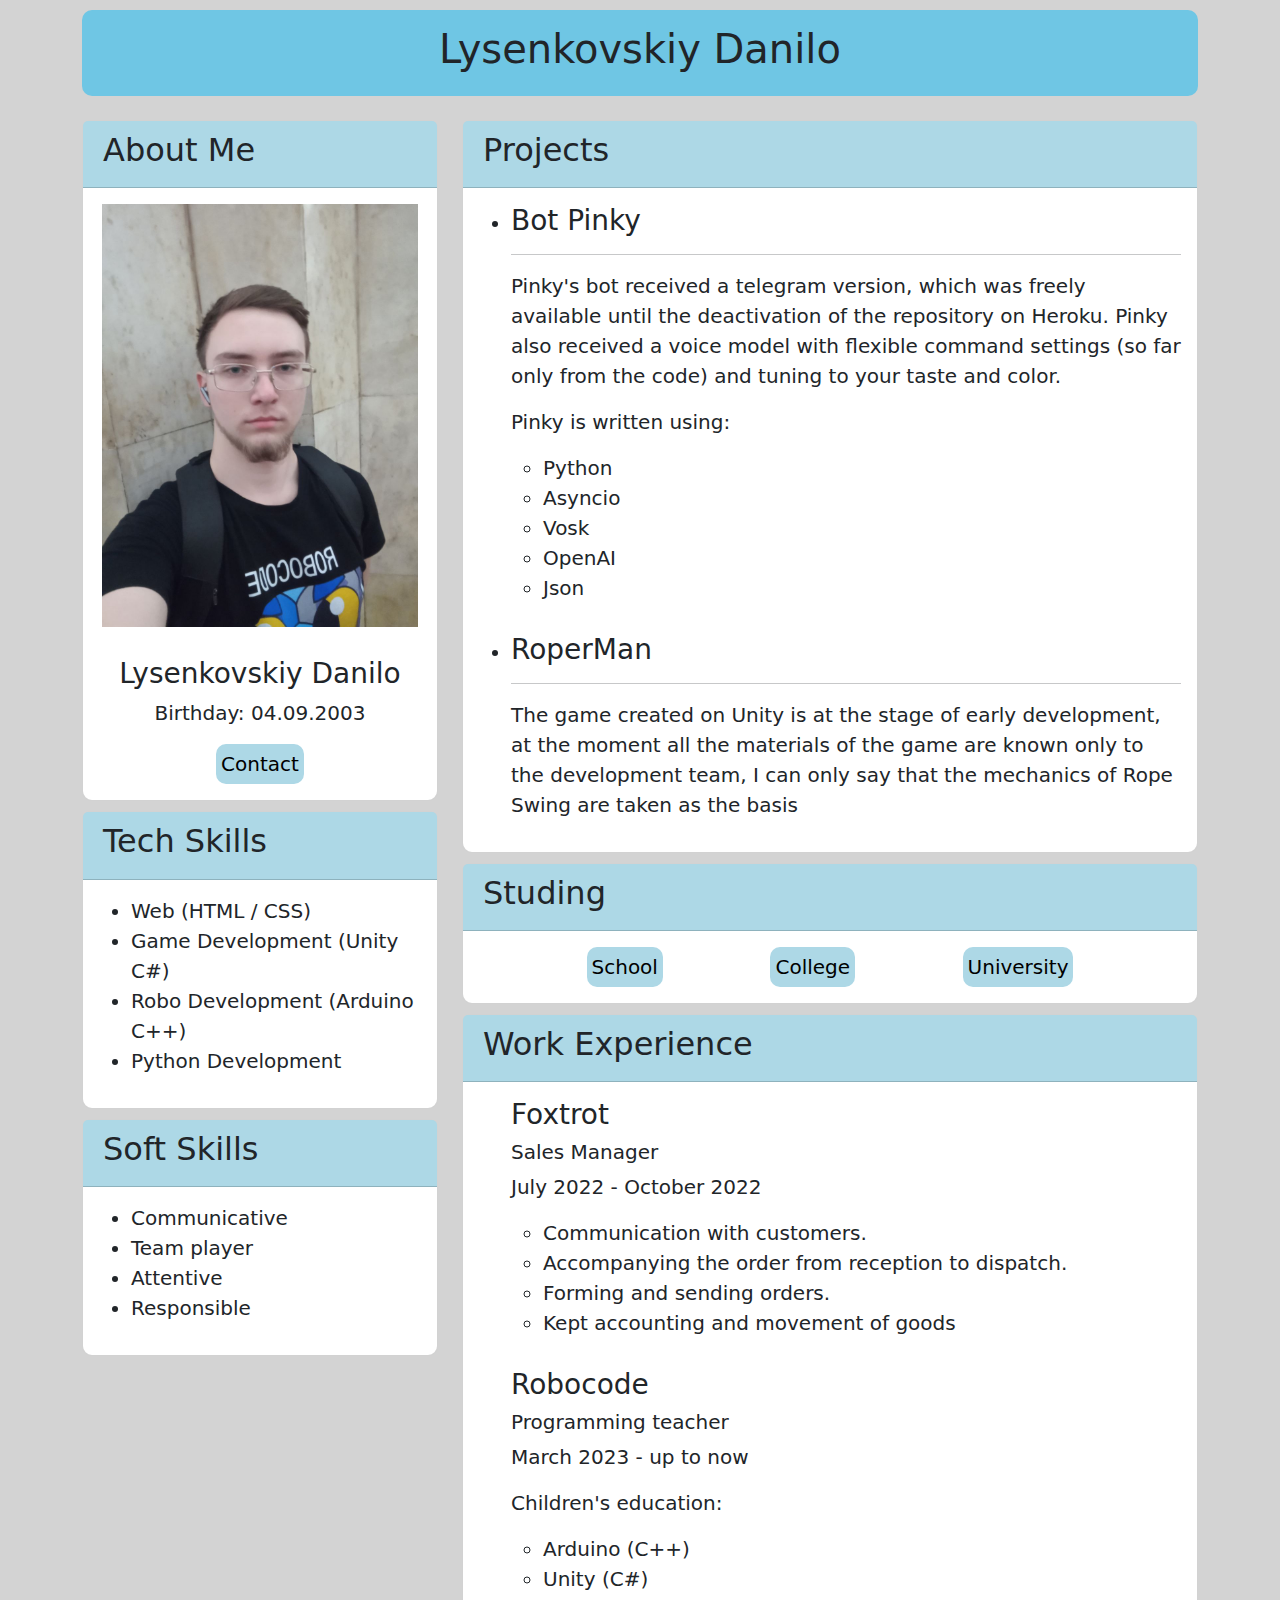
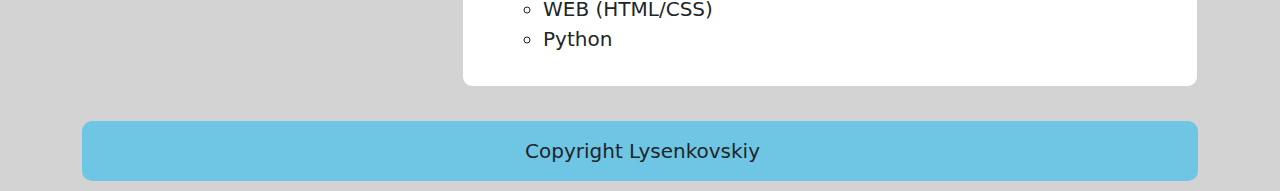
==== commit 986657ba: "Fix" ====
--- a/index.html
+++ b/index.html
@@ -31,7 +31,7 @@
                         <h2>About Me</h2>
                     </div>
                     <div class="card-body">
-                        <img src="./img/Photo.jpg" alt="My Photo" class="my-photo">
+                        <img src="./img/photo.jpg" alt="My Photo" class="my-photo">
                         <br>
                         <h3>Lysenkovskiy Danilo</h3>
                         <p>Birthday: 04.09.2003</p>
